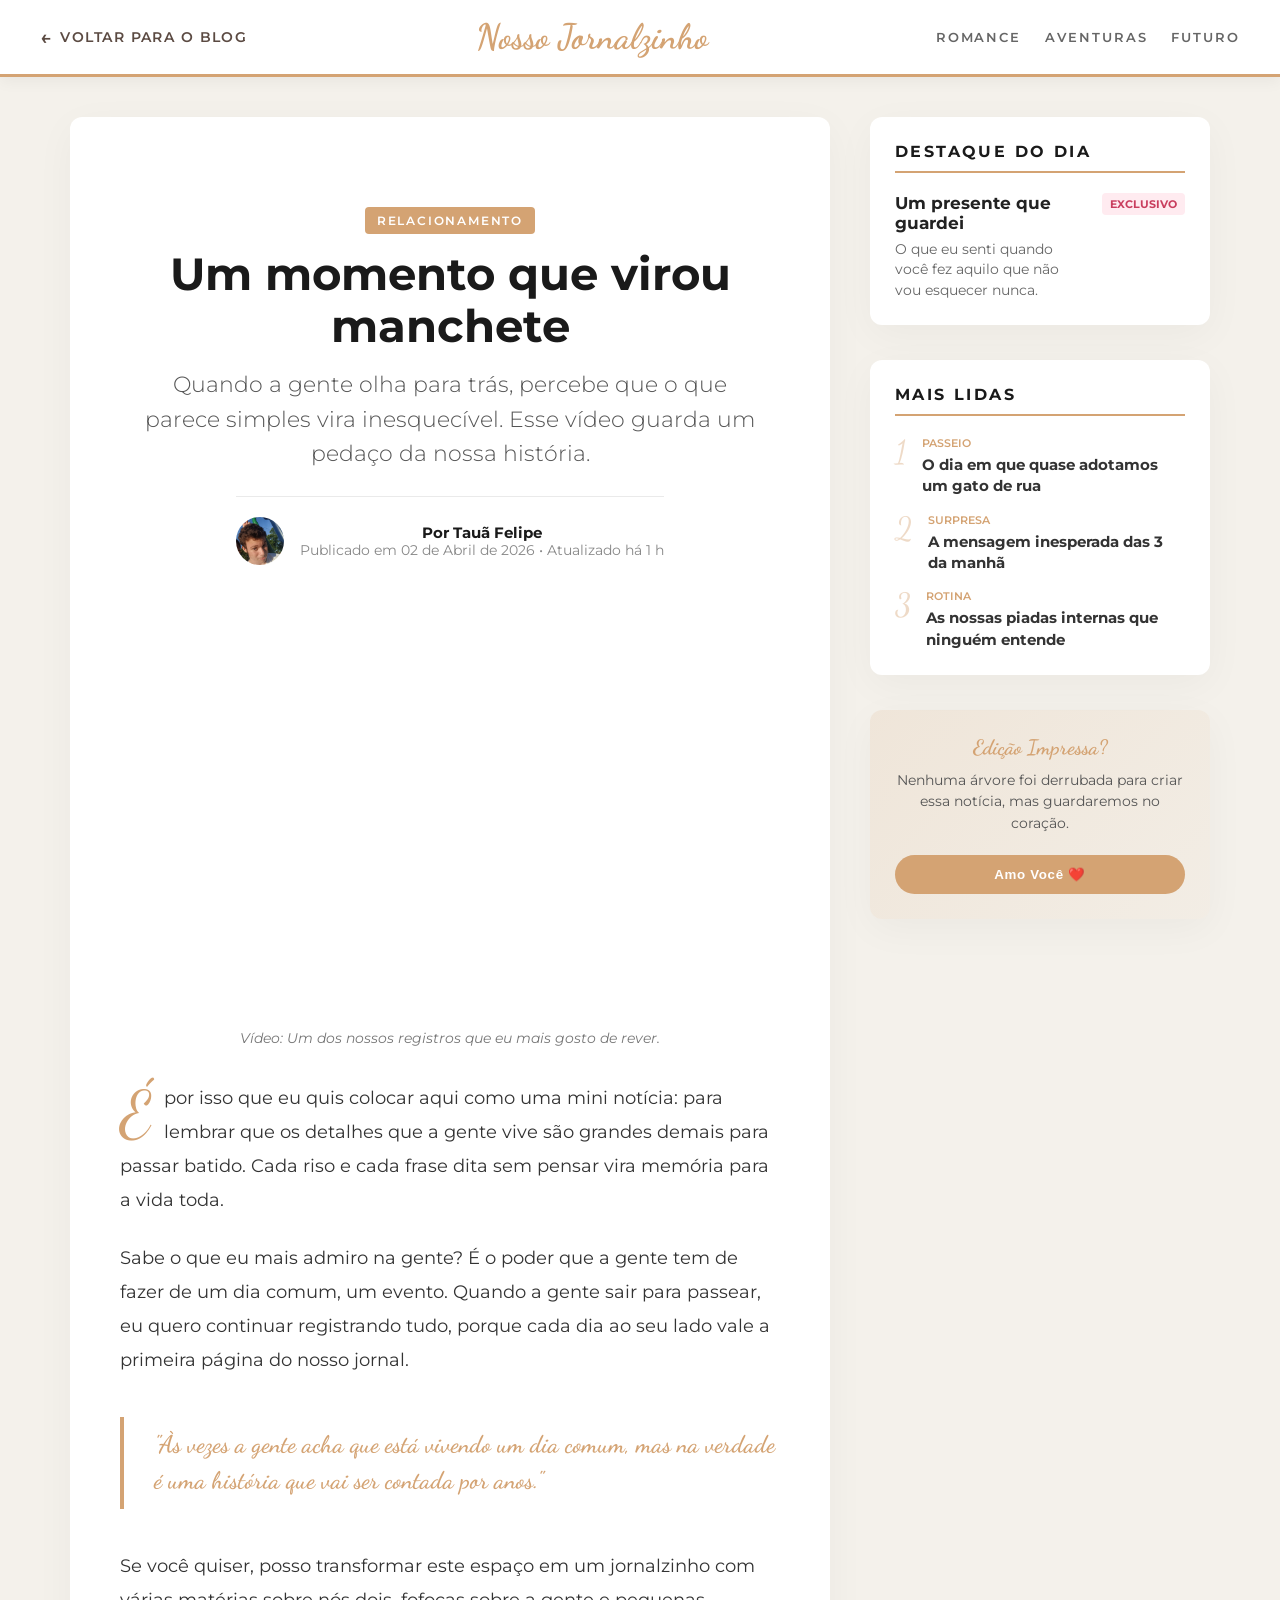
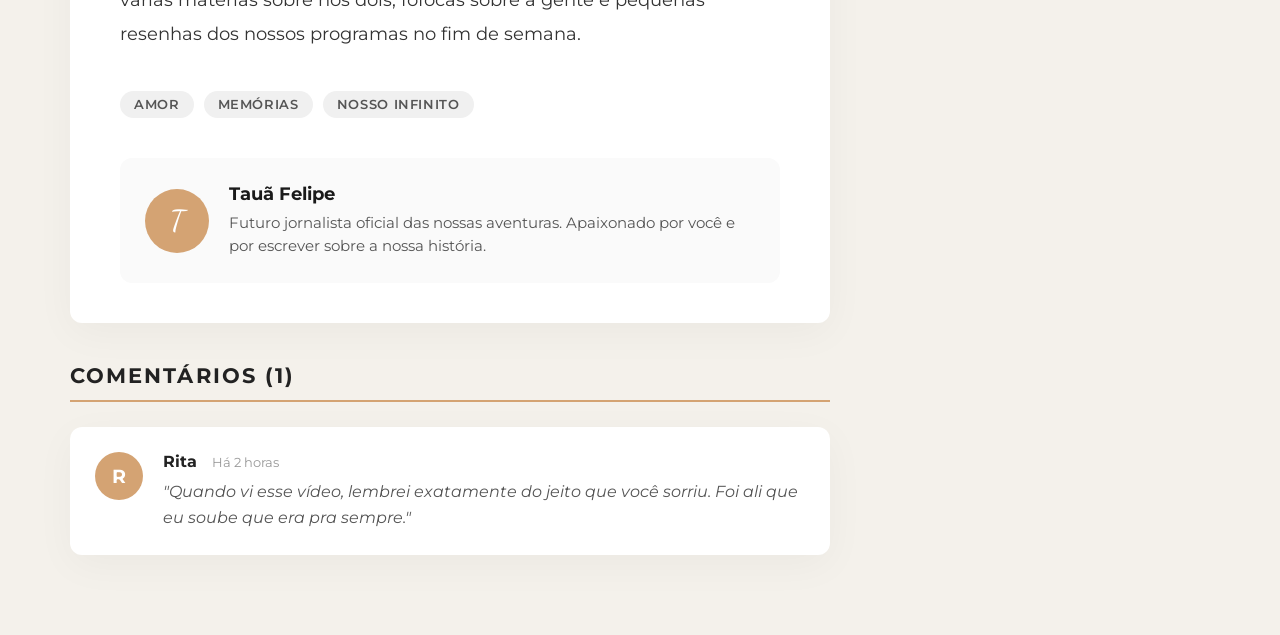
==== blog-noticia.html @ c45838da "criando a pagina do blog" ====
<!DOCTYPE html>
<html lang="pt-br">
<head>
    <meta charset="UTF-8">
    <meta name="viewport" content="width=device-width, initial-scale=1.0">
    <title>Notícia - Nosso Infinito Particular</title>
    <link rel="icon" href="./favicon.ico" type="image/x-icon">
    <link href="https://fonts.googleapis.com/css2?family=Dancing+Script:wght@600&family=Montserrat:wght@300;400;500;600;700&display=swap" rel="stylesheet">
    <link rel="stylesheet" href="style.css">
</head>
<body class="news-page">
    
    <nav class="news-nav">
        <a class="news-nav-back" href="index.html">
            <span class="back-arrow">←</span> Voltar para o Blog
        </a>
        <div class="news-logo">Nosso Jornalzinho</div>
        <div class="news-nav-links">
            <a href="#">Romance</a>
            <a href="#">Aventuras</a>
            <a href="#">Futuro</a>
        </div>
    </nav>

    <div class="news-layout">
        <!-- Coluna da Matéria Principal -->
        <main class="news-main-content">
            <article class="news-article-box">
                <header class="news-article-header">
                    <span class="news-kicker">Relacionamento</span>
                    <h1 class="news-headline">Um momento que virou manchete</h1>
                    <h2 class="news-subheadline">Quando a gente olha para trás, percebe que o que parece simples vira inesquecível. Esse vídeo guarda um pedaço da nossa história.</h2>
                    
                    <div class="news-author-meta">
                        <img src="./assets/img/gato-1.jpg" alt="Autor" class="news-author-img">
                        <div class="news-meta-text">
                            <strong>Por Tauã Felipe</strong>
                            <span>Publicado em 02 de Abril de 2026 • Atualizado há 1 h</span>
                        </div>
                    </div>
                </header>

                <div class="news-media-container">
                    <iframe src="https://www.youtube.com/embed/cF2oNewK6p4?si=caFurJA8Wj9mNby1" title="YouTube video player" allow="accelerometer; autoplay; clipboard-write; encrypted-media; gyroscope; picture-in-picture; web-share" referrerpolicy="strict-origin-when-cross-origin" allowfullscreen></iframe>
                    <p class="news-media-caption">Vídeo: Um dos nossos registros que eu mais gosto de rever.</p>
                </div>

                <div class="news-body-content">
                    <p><span class="news-dropcap">É</span> por isso que eu quis colocar aqui como uma mini notícia: para lembrar que os detalhes que a gente vive são grandes demais para passar batido. Cada riso e cada frase dita sem pensar vira memória para a vida toda.</p>
                    
                    <p>Sabe o que eu mais admiro na gente? É o poder que a gente tem de fazer de um dia comum, um evento. Quando a gente sair para passear, eu quero continuar registrando tudo, porque cada dia ao seu lado vale a primeira página do nosso jornal.</p>
                    
                    <blockquote class="news-inline-quote">
                        "Às vezes a gente acha que está vivendo um dia comum, mas na verdade é uma história que vai ser contada por anos."
                    </blockquote>

                    <p>Se você quiser, posso transformar este espaço em um jornalzinho com várias matérias sobre nós dois, fofocas sobre a gente e pequenas resenhas dos nossos programas no fim de semana.</p>
                </div>

                <div class="news-tags">
                    <span class="news-tag">Amor</span>
                    <span class="news-tag">Memórias</span>
                    <span class="news-tag">Nosso Infinito</span>
                </div>

                <div class="news-author-footer">
                    <div class="news-avatar-lg">T</div>
                    <div class="news-author-footer-info">
                        <h4>Tauã Felipe</h4>
                        <p>Futuro jornalista oficial das nossas aventuras. Apaixonado por você e por escrever sobre a nossa história.</p>
                    </div>
                </div>
            </article>

            <!-- Sessão de Comentários isolada -->
            <section class="news-comments-section">
                <h3 class="news-section-title">Comentários (1)</h3>
                
                <div class="news-comment-box">
                    <div class="news-comment-avatar">R</div>
                    <div class="news-comment-body">
                        <p class="news-comment-name">Rita <span class="news-comment-date">Há 2 horas</span></p>
                        <p class="news-comment-text">"Quando vi esse vídeo, lembrei exatamente do jeito que você sorriu. Foi ali que eu soube que era pra sempre."</p>
                    </div>
                </div>
            </section>
        </main>

        <!-- Coluna Lateral (Sidebar) -->
        <aside class="news-sidebar">
            <div class="news-widget">
                <h3 class="news-widget-title">Destaque do Dia</h3>
                <div class="news-split">
                    <div class="news-split-main">
                        <h4 class="news-split-title">Um presente que guardei</h4>
                        <p>O que eu senti quando você fez aquilo que não vou esquecer nunca.</p>
                    </div>
                    <div class="news-split-side">
                        <span class="news-split-label">Exclusivo</span>
                    </div>
                </div>
            </div>

            <div class="news-widget">
                <h3 class="news-widget-title">Mais Lidas</h3>
                <div class="news-related-list">
                    <a href="#" class="news-related-item">
                        <span class="news-related-number">1</span>
                        <div class="news-related-info">
                            <span class="news-related-kicker">Passeio</span>
                            <h4>O dia em que quase adotamos um gato de rua</h4>
                        </div>
                    </a>
                    <a href="#" class="news-related-item">
                        <span class="news-related-number">2</span>
                        <div class="news-related-info">
                            <span class="news-related-kicker">Surpresa</span>
                            <h4>A mensagem inesperada das 3 da manhã</h4>
                        </div>
                    </a>
                    <a href="#" class="news-related-item">
                        <span class="news-related-number">3</span>
                        <div class="news-related-info">
                            <span class="news-related-kicker">Rotina</span>
                            <h4>As nossas piadas internas que ninguém entende</h4>
                        </div>
                    </a>
                </div>
            </div>

            <div class="news-widget news-newsletter">
                <h3>Edição Impressa?</h3>
                <p>Nenhuma árvore foi derrubada para criar essa notícia, mas guardaremos no coração.</p>
                <button class="news-btn-love">Amo Você ❤️</button>
            </div>
        </aside>
    </div>

</body>
</html>
---- style.css ----
:root {
    --bg-color: #fdf6ec; /* Bege clarinho tipo papel antigo */
    --accent-color: #d4a373; /* Tom bronze/madeira */
    --text-color: #5b4a42;
    --polaroid-white: #ffffff;
}

/* ===== BASE ===== */
body {
    background-color: var(--bg-color);
    color: var(--text-color);
    font-family: 'Montserrat', sans-serif;
    margin: 0;
    padding: 0;
    overflow-x: hidden;
}

html {
    scroll-behavior: smooth;
}

header {
    text-align: center;
    padding: 50px 20px;
    display: flex;
    flex-direction: column;
    align-items: center;
}

h1 {
    font-family: 'Dancing Script', cursive;
    font-size: 3rem;
    margin-bottom: 10px;
    color: var(--accent-color);
}

.container {
    max-width: 900px;
    margin: 0 auto;
    padding: 20px;
}

footer {
    text-align: center;
    padding: 60px 20px;
    font-size: 0.9rem;
    opacity: 0.7;
}

button {
    background: var(--accent-color);
    border: none;
    color: white;
    padding: 8px 15px;
    border-radius: 20px;
    cursor: pointer;
}

.logo-header {
    border-radius: 50%;
    width: 40vw;
}

.slide-call-btn {
    display: inline-block;
    margin-top: 16px;
    color: var(--accent-color);
    text-decoration: none;
    font-size: 2.2rem;
    font-weight: 400;
    line-height: 1;
    opacity: 0.72;
    transition: color 0.2s ease, opacity 0.2s ease;
    animation: slideBounce 1.5s ease-in-out infinite;
}

.slide-call-btn:hover {
    color: #b87e49;
    opacity: 1;
}

.fixed-menu {
    position: fixed;
    top: 20px;
    right: 20px;
    z-index: 100;
}

.fixed-menu-toggle {
    background: var(--accent-color);
    color: white;
    padding: 10px 15px;
    border-radius: 50px;
    box-shadow: 0 4px 10px rgba(0, 0, 0, 0.2);
    font-size: 1rem;
    font-weight: 500;
    cursor: pointer;
    list-style: none;
    transition: background 0.3s ease, transform 0.2s ease;
}

.fixed-menu-toggle::-webkit-details-marker {
    display: none;
}

.fixed-menu-toggle:hover {
    background: #b87e49;
    transform: translateY(-2px);
}

.fixed-menu-panel {
    margin-top: 10px;
    background: var(--polaroid-white);
    border-radius: 16px;
    box-shadow: 0 8px 20px rgba(0, 0, 0, 0.12);
    padding: 10px;
    display: flex;
    flex-direction: column;
    gap: 8px;
}

.fixed-menu:not([open]) .fixed-menu-panel {
    display: none;
}

.fixed-menu-panel a {
    color: var(--text-color);
    text-decoration: none;
    padding: 8px 12px;
    border-radius: 12px;
    transition: background 0.2s ease;
}

.fixed-menu-panel a:hover {
    background: rgba(212, 163, 115, 0.15);
}

@keyframes slideBounce {
    0%,
    20%,
    50%,
    80%,
    100% {
        transform: translateY(0);
    }

    40% {
        transform: translateY(7px);
    }

    60% {
        transform: translateY(3px);
    }
}

/* ===== POLAROIDS ===== */
.album {
    display: flex;
    flex-wrap: wrap;
    justify-content: center;
    gap: 40px;
    margin-top: 30px;
}

.polaroid {
    background: var(--polaroid-white);
    padding: 15px 15px 40px 15px;
    box-shadow: 0 10px 20px rgba(0, 0, 0, 0.1);
    transition: transform 0.3s ease;
    cursor: pointer;
    width: 250px;
    border: 1px solid #eee;
}

.polaroid img {
    width: 100%;
    height: 200px;
    object-fit: cover;
    filter: sepia(20%);
}

.polaroid p {
    font-family: 'Dancing Script', cursive;
    text-align: center;
    font-size: 1.2rem;
    margin-top: 15px;
}

/* Rotações para parecer fotos jogadas na mesa */
.p1 {
    transform: rotate(-3deg);
}

.p2 {
    transform: rotate(2deg);
}

.p3 {
    transform: rotate(-2deg);
}

.p4 {
    transform: rotate(4deg);
}

.polaroid:hover {
    transform: scale(1.05) rotate(0deg) !important;
    z-index: 10;
}

/* ===== BADGE DE CARD NOVO ===== */
.mural-card {
    position: relative;
}

.card-badge-new {
    position: absolute;
    top: 10px;
    right: 10px;
    background: #e65c4f;
    color: #fff;
    font-size: 0.68rem;
    font-weight: 600;
    letter-spacing: 0.08em;
    text-transform: uppercase;
    padding: 6px 10px;
    border-radius: 999px;
    box-shadow: 0 6px 14px rgba(230, 92, 79, 0.35);
    z-index: 2;
}

/* ===== BOTTOM SHEET POLAROID ===== */
.bs-overlay {
    display: none;
    position: fixed;
    inset: 0;
    background: rgba(91, 74, 66, 0.45);
    z-index: 200;
    align-items: flex-end;
    justify-content: center;
}

.bs-overlay.open {
    display: flex;
}

.bs-sheet {
    background: var(--bg-color);
    width: 100%;
    max-width: 640px;
    border-radius: 28px 28px 0 0;
    padding: 0;
    box-shadow: 0 -8px 40px rgba(0, 0, 0, 0.15);
    transform: translateY(100%);
    transition: transform 0.38s cubic-bezier(0.32, 0.72, 0, 1);
    position: relative;
    max-height: 88vh;
    display: flex;
    flex-direction: column;
}

.bs-sheet-top {
    flex-shrink: 0;
    position: relative;
    padding: 28px 28px 0;
}

.bs-body {
    overflow-y: auto;
    -webkit-overflow-scrolling: touch;
    padding: 20px 28px 48px;
}

.bs-overlay.open .bs-sheet {
    transform: translateY(0);
}

.bs-handle {
    width: 40px;
    height: 4px;
    background: var(--accent-color);
    opacity: 0.35;
    border-radius: 99px;
    margin: 0 auto 20px;
}

.bs-close {
    position: absolute;
    top: 10px;
    right: 14px;
    background: none;
    border: none;
    font-size: 1.3rem;
    cursor: pointer;
    color: var(--text-color);
    opacity: 0.45;
    padding: 10px;
    min-width: 44px;
    min-height: 44px;
    display: flex;
    align-items: center;
    justify-content: center;
    touch-action: manipulation;
}

.bs-close:hover {
    opacity: 1;
}

.bs-img {
    width: 100%;
    max-height: 260px;
    object-fit: cover;
    border-radius: 16px;
    filter: sepia(15%);
    margin-bottom: 22px;
}

.bs-title {
    font-family: 'Dancing Script', cursive;
    font-size: 2rem;
    color: var(--accent-color);
    margin: 0 0 14px;
}

.bs-text {
    font-size: 0.97rem;
    font-weight: 300;
    line-height: 1.85;
    white-space: pre-line;
}

/* ===== NECO + PLAYER ===== */
.neco-section {
    margin-top: 100px;
    text-align: center;
    padding: 40px;
    background: rgba(212, 163, 115, 0.1);
    border-radius: 20px;
}

.neco-section h2 {
    font-family: 'Dancing Script', cursive;
}

#music-player {
    position: fixed;
    bottom: 20px;
    right: 20px;
    background: var(--polaroid-white);
    padding: 10px;
    border-radius: 50px;
    box-shadow: 0 4px 10px rgba(0, 0, 0, 0.1);
    display: flex;
    align-items: center;
    gap: 10px;
    z-index: 99;
}

#track-name {
    display: inline-flex;
    align-items: center;
    gap: 8px;
    font-weight: 500;
}

#music-player button {
    display: inline-flex;
    align-items: center;
    gap: 8px;
}

#music-player i {
    font-size: 0.9rem;
}

@media screen and (max-width: 550px) {
    #music-player {
        left: 12px;
        right: 12px;
        bottom: 12px;
        border-radius: 18px;
        justify-content: center;
        flex-wrap: wrap;
    }
}

/* ===== HERO FOTO FAVORITA ===== */
.hero-foto {
    position: relative;
    width: 100%;
    height: 100vh;
    background-image: url('assets/img/favorite.jpg');
    background-size: cover;
    background-position: center;
    background-attachment: fixed;
    display: flex;
    align-items: center;
    justify-content: center;
    margin-top: 80px;
}

@media screen and (max-width: 550px) {
    .logo-header {
        width: 100%;
        padding-bottom: 10vh;
    }

    .slide-call-btn {
        margin-top: 14px;
        font-size: 1.9rem;
    }

    .hero-foto {
        height: 80vh;
        background-position: calc(50% + 100px);
    }
}

.hero-foto::before {
    content: '';
    position: absolute;
    inset: 0;
    background: linear-gradient(to bottom, rgba(0, 0, 0, 0.25) 0%, rgba(91, 74, 66, 0.55) 100%);
}

.hero-foto-content {
    position: relative;
    z-index: 1;
    text-align: center;
    color: #fff;
    padding: 20px;
}

.hero-foto-content h2 {
    font-family: 'Dancing Script', cursive;
    font-size: 3.5rem;
    margin: 0 0 10px;
    text-shadow: 0 2px 12px rgba(0, 0, 0, 0.4);
}

.hero-foto-content p {
    font-size: 1.1rem;
    font-weight: 300;
    letter-spacing: 0.05em;
    text-shadow: 0 1px 6px rgba(0, 0, 0, 0.4);
    max-width: 600px;
    margin: 0 auto;
}

/* ===== SESSAO DE SENTIMENTOS ===== */
.feelings-section {
    max-width: 820px;
    margin: 100px auto;
    padding: 0 20px;
}

.feelings-section > .section-title {
    font-family: 'Dancing Script', cursive;
    font-size: 2.6rem;
    color: var(--accent-color);
    text-align: center;
    margin-bottom: 60px;
}

.feeling-card {
    display: flex;
    align-items: flex-start;
    gap: 24px;
    margin-bottom: 60px;
    opacity: 0;
    transform: translateY(40px);
    transition: opacity 0.7s ease, transform 0.7s ease;
}

.feeling-card.visible {
    opacity: 1;
    transform: translateY(0);
}

.feeling-card.reverse {
    flex-direction: row-reverse;
}

.feeling-number {
    font-family: 'Dancing Script', cursive;
    font-size: 4rem;
    color: var(--accent-color);
    opacity: 0.35;
    line-height: 1;
    min-width: 60px;
    text-align: center;
}

.feeling-text h3 {
    font-family: 'Dancing Script', cursive;
    font-size: 1.8rem;
    color: var(--accent-color);
    margin: 0 0 10px;
}

.feeling-text p {
    line-height: 1.8;
    font-weight: 300;
    font-size: 1rem;
}

.feelings-divider {
    width: 60px;
    height: 2px;
    background: var(--accent-color);
    opacity: 0.4;
    margin: 0 auto 60px;
}

.declaration-block {
    background: rgba(212, 163, 115, 0.12);
    border-left: 4px solid var(--accent-color);
    border-radius: 0 16px 16px 0;
    padding: 30px 36px;
    margin: 0 0 60px;
    font-family: 'Dancing Script', cursive;
    font-size: 1.5rem;
    line-height: 1.7;
    color: var(--text-color);
    opacity: 0;
    transform: translateY(30px);
    transition: opacity 0.7s ease, transform 0.7s ease;
}

.declaration-block.visible {
    opacity: 1;
    transform: translateY(0);
}

/* ===== CARTA DA RITA ===== */
.rita-section {
    max-width: 900px;
    margin: 40px auto 20px;
    padding: 0 20px;
}

.rita-card {
    background:
        linear-gradient(135deg, rgba(255, 255, 255, 0.96) 0%, rgba(253, 246, 236, 0.94) 100%),
        repeating-linear-gradient(
            0deg,
            transparent,
            transparent 31px,
            rgba(212, 163, 115, 0.12) 31px,
            rgba(212, 163, 115, 0.12) 32px
        );
    border: 1px solid rgba(212, 163, 115, 0.4);
    border-radius: 20px;
    box-shadow: 0 12px 32px rgba(0, 0, 0, 0.08);
    padding: 28px 24px;
    position: relative;
    opacity: 0;
    transform: translateY(26px);
    transition: opacity 0.75s ease, transform 0.75s ease;
}

.rita-card::before {
    content: '';
    position: absolute;
    left: 24px;
    top: 24px;
    bottom: 24px;
    width: 3px;
    border-radius: 4px;
    background: rgba(212, 163, 115, 0.45);
}

.rita-card.visible {
    opacity: 1;
    transform: translateY(0);
}

.rita-card h2 {
    margin: 0 0 16px 22px;
    color: var(--accent-color);
    font-family: 'Dancing Script', cursive;
    font-size: 2rem;
}

.rita-letter-text {
    margin: 0 0 0 22px;
    line-height: 1.8;
    font-weight: 300;
    white-space: pre-line;
}

/* ===== CARTA ROMANTICA ===== */
.carta-section {
    max-width: 900px;
    margin: 0 auto 30px;
    padding: 0 20px;
}

.love-letter-card {
    background:
        linear-gradient(135deg, rgba(255, 255, 255, 0.96) 0%, rgba(253, 246, 236, 0.94) 100%),
        repeating-linear-gradient(
            0deg,
            transparent,
            transparent 31px,
            rgba(212, 163, 115, 0.12) 31px,
            rgba(212, 163, 115, 0.12) 32px
        );
    border: 1px solid rgba(212, 163, 115, 0.4);
    border-radius: 20px;
    box-shadow: 0 12px 32px rgba(0, 0, 0, 0.08);
    padding: 28px 24px;
    position: relative;
    opacity: 0;
    transform: translateY(30px);
    transition: opacity 0.85s ease, transform 0.85s ease;
}

.love-letter-card.visible {
    opacity: 1;
    transform: translateY(0);
}

.love-letter-card::before {
    content: '';
    position: absolute;
    left: 24px;
    top: 24px;
    bottom: 24px;
    width: 3px;
    border-radius: 4px;
    background: rgba(212, 163, 115, 0.45);
}

.letter-kicker {
    margin: 0 0 8px 22px;
    font-size: 0.75rem;
    letter-spacing: 0.16em;
    text-transform: uppercase;
    color: var(--accent-color);
    opacity: 0.8;
}

.love-letter-card h2 {
    margin: 0 0 14px 22px;
    color: var(--accent-color);
    font-family: 'Dancing Script', cursive;
    font-size: 2rem;
}

.love-letter-text {
    margin: 0 0 0 22px;
    white-space: pre-line;
    line-height: 1.9;
    font-weight: 300;
}

@media screen and (max-width: 550px) {
    .love-letter-card,
    .rita-card {
        border-radius: 16px;
        padding: 22px 18px;
    }

    .love-letter-card::before,
    .rita-card::before {
        left: 16px;
        top: 18px;
        bottom: 18px;
    }

    .letter-kicker,
    .love-letter-card h2,
    .love-letter-text,
    .rita-card h2,
    .rita-letter-text {
        margin-left: 14px;
    }
}

/* ===== GALERIA COM SCROLL ===== */
.gallery-section {
    margin-top: 100px;
    padding: 60px 0;
    background: rgba(212, 163, 115, 0.07);
}

.gallery-section h2 {
    font-family: 'Dancing Script', cursive;
    font-size: 2.4rem;
    color: var(--accent-color);
    text-align: center;
    margin-bottom: 40px;
}

.scroll-track-wrapper {
    overflow: hidden;
    position: relative;
}

.scroll-track-wrapper::before,
.scroll-track-wrapper::after {
    content: '';
    position: absolute;
    top: 0;
    bottom: 0;
    width: 80px;
    z-index: 2;
    pointer-events: none;
}

.scroll-track-wrapper::before {
    left: 0;
    background: linear-gradient(to right, rgba(253, 246, 236, 1), rgba(253, 246, 236, 0));
}

.scroll-track-wrapper::after {
    right: 0;
    background: linear-gradient(to left, rgba(253, 246, 236, 1), rgba(253, 246, 236, 0));
}

.scroll-track {
    display: flex;
    gap: 20px;
    padding: 20px 80px;
    animation: autoScroll 40s linear infinite;
    width: max-content;
}

.scroll-track:hover {
    animation-play-state: paused;
}

.scroll-img {
    width: 260px;
    height: 340px;
    object-fit: cover;
    border-radius: 14px;
    box-shadow: 0 8px 24px rgba(0, 0, 0, 0.15);
    filter: sepia(15%);
    transition: transform 0.3s ease, filter 0.3s ease;
    flex-shrink: 0;
}

.scroll-img:hover {
    transform: scale(1.04) translateY(-6px);
    filter: sepia(0%);
}

@keyframes autoScroll {
    0% {
        transform: translateX(0);
    }

    100% {
        transform: translateX(-50%);
    }
}

/* ===== MURAL ===== */
.mural-section {
    max-width: 1000px;
    margin: 100px auto;
    padding: 0 20px;
}

.mural-section > h2 {
    font-family: 'Dancing Script', cursive;
    font-size: 2.6rem;
    color: var(--accent-color);
    text-align: center;
    margin-bottom: 12px;
}

.mural-section > .mural-subtitle {
    text-align: center;
    font-weight: 300;
    font-size: 0.95rem;
    opacity: 0.7;
    margin-bottom: 60px;
}

.mural-grid {
    display: grid;
    grid-template-columns: repeat(auto-fill, minmax(260px, 1fr));
    gap: 32px;
}

.mural-card {
    background: var(--polaroid-white);
    border-radius: 18px;
    box-shadow: 0 8px 28px rgba(0, 0, 0, 0.09);
    overflow: hidden;
    display: flex;
    flex-direction: column;
    opacity: 0;
    transform: translateY(40px);
    transition: opacity 0.6s ease, transform 0.6s ease, box-shadow 0.3s ease;
}

.mural-card.visible {
    opacity: 1;
    transform: translateY(0);
}

.mural-card:hover {
    box-shadow: 0 16px 40px rgba(0, 0, 0, 0.15);
}

.mural-card-img {
    width: 100%;
    height: 200px;
    object-fit: cover;
    display: block;
    filter: sepia(10%);
    transition: filter 0.3s ease, transform 0.3s ease;
}

.mural-card:hover .mural-card-img {
    filter: sepia(0%);
    transform: scale(1.03);
}

.mural-card-placeholder {
    width: 100%;
    height: 200px;
    background: linear-gradient(135deg, rgba(212, 163, 115, 0.18) 0%, rgba(212, 163, 115, 0.06) 100%);
    display: flex;
    align-items: center;
    justify-content: center;
    font-size: 3rem;
}

.mural-card-body {
    padding: 18px 20px 22px;
    flex: 1;
}

.mural-card-type {
    font-size: 0.7rem;
    font-weight: 400;
    letter-spacing: 0.12em;
    text-transform: uppercase;
    color: var(--accent-color);
    margin-bottom: 6px;
}

.mural-card-title {
    font-family: 'Dancing Script', cursive;
    font-size: 1.4rem;
    color: var(--text-color);
    margin: 0 0 8px;
}

.mural-card-desc {
    font-size: 0.88rem;
    font-weight: 300;
    line-height: 1.7;
    opacity: 0.85;
}

/* ===== SEÇÃO DO BLOG ===== */
.blog-section {
    max-width: 900px;
    margin: 100px auto;
    padding: 0 20px;
    text-align: center;
}

.blog-section h2 {
    font-family: 'Dancing Script', cursive;
    font-size: 2.6rem;
    color: var(--accent-color);
    margin-bottom: 12px;
}

.blog-section p {
    font-size: 0.95rem;
    opacity: 0.7;
    margin-bottom: 60px;
}

.blog-posts {
    display: grid;
    gap: 40px;
}

.blog-post {
    background: var(--polaroid-white);
    border-radius: 18px;
    box-shadow: 0 8px 28px rgba(0, 0, 0, 0.09);
    padding: 30px;
    text-align: left;
    opacity: 0;
    transform: translateY(40px);
    transition: opacity 0.6s ease, transform 0.6s ease;
    text-decoration: none;
    color: inherit;
    display: block;
}

.blog-post.visible {
    opacity: 1;
    transform: translateY(0);
}

.blog-post:hover {
    box-shadow: 0 16px 40px rgba(0, 0, 0, 0.14);
    transform: translateY(-4px);
}

.blog-post h3 {
    font-family: 'Dancing Script', cursive;
    font-size: 1.8rem;
    color: var(--accent-color);
    margin-bottom: 15px;
}

.blog-video {
    position: relative;
    padding-top: 56.25%;
    border-radius: 16px;
    overflow: hidden;
    box-shadow: 0 12px 28px rgba(0, 0, 0, 0.12);
    margin-bottom: 18px;
}

.blog-video iframe {
    position: absolute;
    inset: 0;
    width: 100%;
    height: 100%;
    border: 0;
}

.blog-post p {
    font-size: 1rem;
    line-height: 1.6;
    margin-bottom: 20px;
    opacity: 0.85;
}

.blog-post small {
    font-size: 0.8rem;
    opacity: 0.6;
}

.blog-open {
    background: linear-gradient(135deg, #e3b483 0%, #c08a59 100%);
    border: none;
    color: #fff;
    font-size: 0.82rem;
    letter-spacing: 0.12em;
    text-transform: uppercase;
    padding: 12px 20px;
    border-radius: 999px;
    box-shadow: 0 10px 24px rgba(91, 74, 66, 0.2);
    margin-bottom: 18px;
    cursor: pointer;
    transition: transform 0.2s ease, box-shadow 0.2s ease, filter 0.2s ease;
    text-decoration: none;
    display: inline-block;
}

.blog-open:hover {
    transform: translateY(-2px);
    box-shadow: 0 14px 28px rgba(91, 74, 66, 0.3);
    filter: brightness(1.05);
}

/* ===== PAGINA DE NOTICIA REFORMULADA ===== */
.news-page {
    background-color: #f4f1eb;
    color: #333;
    font-family: 'Montserrat', sans-serif;
    margin: 0;
    padding: 0;
}

.news-nav {
    display: flex;
    align-items: center;
    justify-content: space-between;
    background: #fff;
    padding: 16px 40px;
    border-bottom: 3px solid var(--accent-color);
    box-shadow: 0 4px 15px rgba(0, 0, 0, 0.05);
    margin-bottom: 40px;
}

.news-nav-back {
    color: var(--text-color);
    text-decoration: none;
    font-weight: 600;
    font-size: 0.9rem;
    text-transform: uppercase;
    letter-spacing: 0.1em;
    display: flex;
    align-items: center;
    gap: 8px;
    transition: color 0.2s ease;
}

.news-nav-back:hover {
    color: var(--accent-color);
}

.back-arrow {
    font-size: 1.2rem;
}

.news-logo {
    font-family: 'Dancing Script', cursive;
    font-size: 2.2rem;
    color: var(--accent-color);
    font-weight: 700;
}

.news-nav-links {
    display: flex;
    gap: 24px;
}

.news-nav-links a {
    color: #666;
    text-decoration: none;
    text-transform: uppercase;
    font-size: 0.8rem;
    letter-spacing: 0.15em;
    font-weight: 600;
    transition: color 0.2s ease;
}

.news-nav-links a:hover {
    color: var(--accent-color);
}

.news-layout {
    max-width: 1140px;
    margin: 0 auto;
    padding: 0 20px 80px;
    display: grid;
    grid-template-columns: 1fr 340px;
    gap: 40px;
    align-items: start;
}

/* --- Area do Artigo Principal --- */
.news-article-box {
    background: #fff;
    border-radius: 12px;
    padding: 40px 50px;
    box-shadow: 0 10px 40px rgba(0, 0, 0, 0.04);
}

.news-article-header {
    margin-bottom: 30px;
}

.news-kicker {
    background: var(--accent-color);
    color: #fff;
    font-size: 0.75rem;
    letter-spacing: 0.15em;
    text-transform: uppercase;
    padding: 6px 12px;
    border-radius: 4px;
    font-weight: 600;
    display: inline-block;
    margin-bottom: 15px;
}

.news-headline {
    font-size: 2.8rem;
    font-weight: 700;
    line-height: 1.15;
    color: #1a1a1a;
    margin: 0 0 15px;
    font-family: 'Montserrat', sans-serif;
}

.news-subheadline {
    font-size: 1.35rem;
    font-weight: 300;
    color: #555;
    line-height: 1.6;
    margin: 0 0 25px;
    font-family: 'Montserrat', sans-serif;
}

.news-author-meta {
    display: flex;
    align-items: center;
    gap: 16px;
    padding-top: 20px;
    border-top: 1px solid #eaeaea;
}

.news-author-img {
    width: 48px;
    height: 48px;
    border-radius: 50%;
    object-fit: cover;
}

.news-meta-text {
    display: flex;
    flex-direction: column;
}

.news-meta-text strong {
    color: #1a1a1a;
    font-size: 0.95rem;
}

.news-meta-text span {
    color: #888;
    font-size: 0.85rem;
}

.news-media-container {
    margin: 0 0 35px;
}

.news-media-container iframe {
    width: 100%;
    aspect-ratio: 16 / 9;
    border-radius: 8px;
    border: none;
}

.news-media-caption {
    font-size: 0.85rem;
    color: #777;
    margin: 10px 0 0;
    text-align: center;
    font-style: italic;
}

.news-dropcap {
    float: left;
    font-size: 4rem;
    line-height: 0.8;
    padding: 8px 12px 0 0;
    color: var(--accent-color);
    font-family: 'Dancing Script', cursive;
}

.news-body-content p {
    font-size: 1.15rem;
    line-height: 1.85;
    color: #333;
    margin: 0 0 24px;
}

.news-inline-quote {
    border-left: 4px solid var(--accent-color);
    margin: 40px 0;
    padding: 10px 0 10px 30px;
    font-size: 1.5rem;
    font-weight: 600;
    color: var(--accent-color);
    line-height: 1.5;
    font-family: 'Dancing Script', cursive;
}

.news-tags {
    display: flex;
    gap: 10px;
    margin: 40px 0;
}

.news-tag {
    background: #f0f0f0;
    color: #555;
    padding: 6px 14px;
    border-radius: 20px;
    font-size: 0.8rem;
    font-weight: 600;
    letter-spacing: 0.05em;
    text-transform: uppercase;
}

.news-author-footer {
    display: flex;
    gap: 20px;
    align-items: center;
    background: #fafafa;
    padding: 25px;
    border-radius: 12px;
    margin-top: 40px;
}

.news-avatar-lg {
    width: 64px;
    height: 64px;
    border-radius: 50%;
    background: var(--accent-color);
    color: #fff;
    display: flex;
    align-items: center;
    justify-content: center;
    font-size: 1.8rem;
    font-family: 'Dancing Script', cursive;
    flex-shrink: 0;
}

.news-author-footer-info h4 {
    margin: 0 0 8px;
    font-size: 1.1rem;
    color: #1a1a1a;
}

.news-author-footer-info p {
    margin: 0;
    font-size: 0.95rem;
    color: #555;
    line-height: 1.5;
}

/* --- Comentários Area Separada --- */
.news-comments-section {
    margin-top: 40px;
}

.news-section-title {
    font-size: 1.3rem;
    text-transform: uppercase;
    letter-spacing: 0.1em;
    color: #222;
    border-bottom: 2px solid var(--accent-color);
    padding-bottom: 12px;
    margin-bottom: 25px;
}

.news-comment-box {
    display: flex;
    gap: 20px;
    background: #fff;
    padding: 25px;
    border-radius: 12px;
    box-shadow: 0 10px 40px rgba(0, 0, 0, 0.04);
}

.news-comment-avatar {
    width: 48px;
    height: 48px;
    border-radius: 50%;
    background: #d4a373;
    color: #fff;
    display: flex;
    align-items: center;
    justify-content: center;
    font-weight: 700;
    font-size: 1.2rem;
    flex-shrink: 0;
}

.news-comment-name {
    margin: 0 0 8px;
    font-weight: 700;
    font-size: 1rem;
    color: #222;
}

.news-comment-date {
    font-weight: 400;
    color: #999;
    font-size: 0.8rem;
    margin-left: 10px;
}

.news-comment-text {
    margin: 0;
    font-size: 1rem;
    line-height: 1.6;
    color: #555;
    font-style: italic;
}

/* --- Sidebar --- */
.news-sidebar {
    display: flex;
    flex-direction: column;
    gap: 35px;
}

.news-widget {
    background: #fff;
    padding: 25px;
    border-radius: 12px;
    box-shadow: 0 10px 40px rgba(0, 0, 0, 0.04);
}

.news-widget-title {
    font-size: 1rem;
    text-transform: uppercase;
    letter-spacing: 0.15em;
    color: #1a1a1a;
    border-bottom: 2px solid var(--accent-color);
    padding-bottom: 10px;
    margin: 0 0 20px;
}

.news-split {
    display: flex;
    justify-content: space-between;
    gap: 15px;
}

.news-split-title {
    margin: 0 0 6px;
    font-size: 1.05rem;
    color: #222;
}

.news-split p {
    margin: 0;
    font-size: 0.85rem;
    color: #666;
    line-height: 1.5;
}

.news-split-side {
    display: flex;
    align-items: flex-start;
}

.news-split-label {
    background: #ffebf0;
    color: #c93e5e;
    font-size: 0.7rem;
    text-transform: uppercase;
    font-weight: 700;
    padding: 4px 8px;
    border-radius: 4px;
}

.news-related-list {
    display: flex;
    flex-direction: column;
    gap: 16px;
}

.news-related-item {
    display: flex;
    gap: 15px;
    text-decoration: none;
    align-items: flex-start;
}

.news-related-number {
    font-family: 'Dancing Script', cursive;
    font-size: 2rem;
    color: rgba(212, 163, 115, 0.4);
    line-height: 1;
}

.news-related-info h4 {
    margin: 0;
    font-size: 0.95rem;
    color: #333;
    line-height: 1.4;
    transition: color 0.2s ease;
}

.news-related-item:hover .news-related-info h4 {
    color: var(--accent-color);
}

.news-related-kicker {
    font-size: 0.7rem;
    text-transform: uppercase;
    color: var(--accent-color);
    font-weight: 600;
    margin-bottom: 4px;
    display: block;
}

.news-newsletter {
    background: linear-gradient(135deg, rgba(212, 163, 115, 0.15) 0%, rgba(212, 163, 115, 0.05) 100%);
    text-align: center;
}

.news-newsletter h3 {
    margin: 0 0 10px;
    font-size: 1.3rem;
    color: var(--accent-color);
    font-family: 'Dancing Script', cursive;
}

.news-newsletter p {
    font-size: 0.9rem;
    color: #555;
    margin: 0 0 20px;
    line-height: 1.5;
}

.news-btn-love {
    background: var(--accent-color);
    border: none;
    color: #fff;
    padding: 12px 24px;
    border-radius: 30px;
    font-weight: 600;
    letter-spacing: 0.05em;
    width: 100%;
    cursor: pointer;
    transition: background 0.2s ease;
}

.news-btn-love:hover {
    background: #b87e49;
}

@media screen and (max-width: 900px) {
    .news-layout {
        grid-template-columns: 1fr;
    }

    .news-article-box {
        padding: 30px 20px;
    }

    .news-headline {
        font-size: 2.2rem;
    }

    .news-subheadline {
        font-size: 1.1rem;
    }
}


/* ===== CONTADOR REGRESSIVO ===== */
.countdown-section {
    text-align: center;
    padding: 80px 20px 100px;
    background: linear-gradient(180deg, rgba(212, 163, 115, 0.08) 0%, rgba(253, 246, 236, 0) 100%);
}

.countdown-section h2 {
    font-family: 'Dancing Script', cursive;
    font-size: 2.4rem;
    color: var(--accent-color);
    margin-bottom: 8px;
}

.countdown-section .countdown-sub {
    font-size: 0.9rem;
    font-weight: 300;
    opacity: 0.65;
    margin-bottom: 48px;
    letter-spacing: 0.04em;
}

.countdown-boxes {
    display: flex;
    justify-content: center;
    gap: 20px;
    flex-wrap: wrap;
}

.countdown-box {
    background: var(--polaroid-white);
    border-radius: 20px;
    box-shadow: 0 8px 28px rgba(0, 0, 0, 0.09);
    padding: 28px 32px;
    min-width: 100px;
}

.countdown-box .cd-num {
    font-family: 'Dancing Script', cursive;
    font-size: 3.6rem;
    color: var(--accent-color);
    line-height: 1;
    display: block;
}

.countdown-box .cd-label {
    display: block;
    font-size: 0.7rem;
    letter-spacing: 0.12em;
    text-transform: uppercase;
    opacity: 0.55;
    margin-top: 6px;
}

.countdown-arrived {
    font-family: 'Dancing Script', cursive;
    font-size: 2.2rem;
    color: var(--accent-color);
    animation: pulseText 1.6s ease infinite;
}

.mystery-area {
    margin-top: 26px;
}

.mystery-button {
    background: linear-gradient(135deg, #722685 0%, #a959b1 100%);
    color: #fff;
    border: 1px solid rgba(63, 21, 73, 0.2);
    border-radius: 999px;
    padding: 12px 24px;
    font-size: 0.8rem;
    letter-spacing: 0.12em;
    text-transform: uppercase;
    box-shadow: 0 10px 24px rgba(58, 42, 34, 0.3);
    transition: transform 0.2s ease, box-shadow 0.2s ease, filter 0.2s ease;
}

.mystery-button:hover {
    transform: translateY(-2px);
    box-shadow: 0 14px 30px rgba(58, 42, 34, 0.4);
    filter: brightness(1.06);
}

.mystery-modal-overlay {
    display: none;
    position: fixed;
    inset: 0;
    z-index: 300;
    background: rgba(25, 17, 33, 0.6);
    align-items: center;
    justify-content: center;
    padding: 20px;
}

.mystery-modal-overlay.open {
    display: flex;
}

.mystery-modal {
    width: min(560px, 100%);
    background: linear-gradient(145deg, #fff3ff 0%, #f8e8ff 100%);
    border: 1px solid rgba(114, 38, 133, 0.2);
    border-radius: 24px;
    padding: 28px 24px;
    box-shadow: 0 22px 50px rgba(38, 11, 45, 0.35);
    position: relative;
    text-align: center;
}

.mystery-modal-title {
    font-family: 'Dancing Script', cursive;
    font-size: 2.2rem;
    color: #722685;
    margin: 0 0 12px;
}

.mystery-modal-text {
    font-size: 1rem;
    line-height: 1.8;
    margin: 0 0 10px;
}

.mystery-modal-close {
    position: absolute;
    top: 10px;
    right: 12px;
    border: none;
    background: transparent;
    color: #722685;
    font-size: 1.2rem;
    opacity: 0.6;
    cursor: pointer;
    min-width: 40px;
    min-height: 40px;
    padding: 8px;
}

.mystery-modal-close:hover {
    opacity: 1;
}

@keyframes pulseText {
    0%,
    100% {
        opacity: 1;
        transform: scale(1);
    }

    50% {
        opacity: 0.7;
        transform: scale(1.06);
    }
}

/* ===== SNOOPY FLUTUANTE ===== */
header,
.neco-section,
.feelings-section,
.countdown-section {
    position: relative;
    overflow: visible;
}

.snoopy-wrap {
    position: absolute;
    pointer-events: none;
    user-select: none;
    z-index: 5;
    opacity: 0.82;
    filter: drop-shadow(0 6px 16px rgba(0, 0, 0, 0.13));
    animation: snoopyFloat 5s ease-in-out infinite;
}

.snoopy-wrap img {
    width: 100%;
    display: block;
}

.snoopy-wrap.alt {
    animation-name: snoopyFloatB;
    animation-duration: 5.8s;
    animation-delay: 1s;
}

.snoopy-wrap.slow {
    animation-duration: 7s;
    animation-delay: 0.6s;
}

@keyframes snoopyFloat {
    0%,
    100% {
        transform: translateY(0) rotate(-3deg);
    }

    50% {
        transform: translateY(-18px) rotate(3deg);
    }
}

@keyframes snoopyFloatB {
    0%,
    100% {
        transform: translateY(0) rotate(3deg);
    }

    50% {
        transform: translateY(-14px) rotate(-4deg);
    }
}
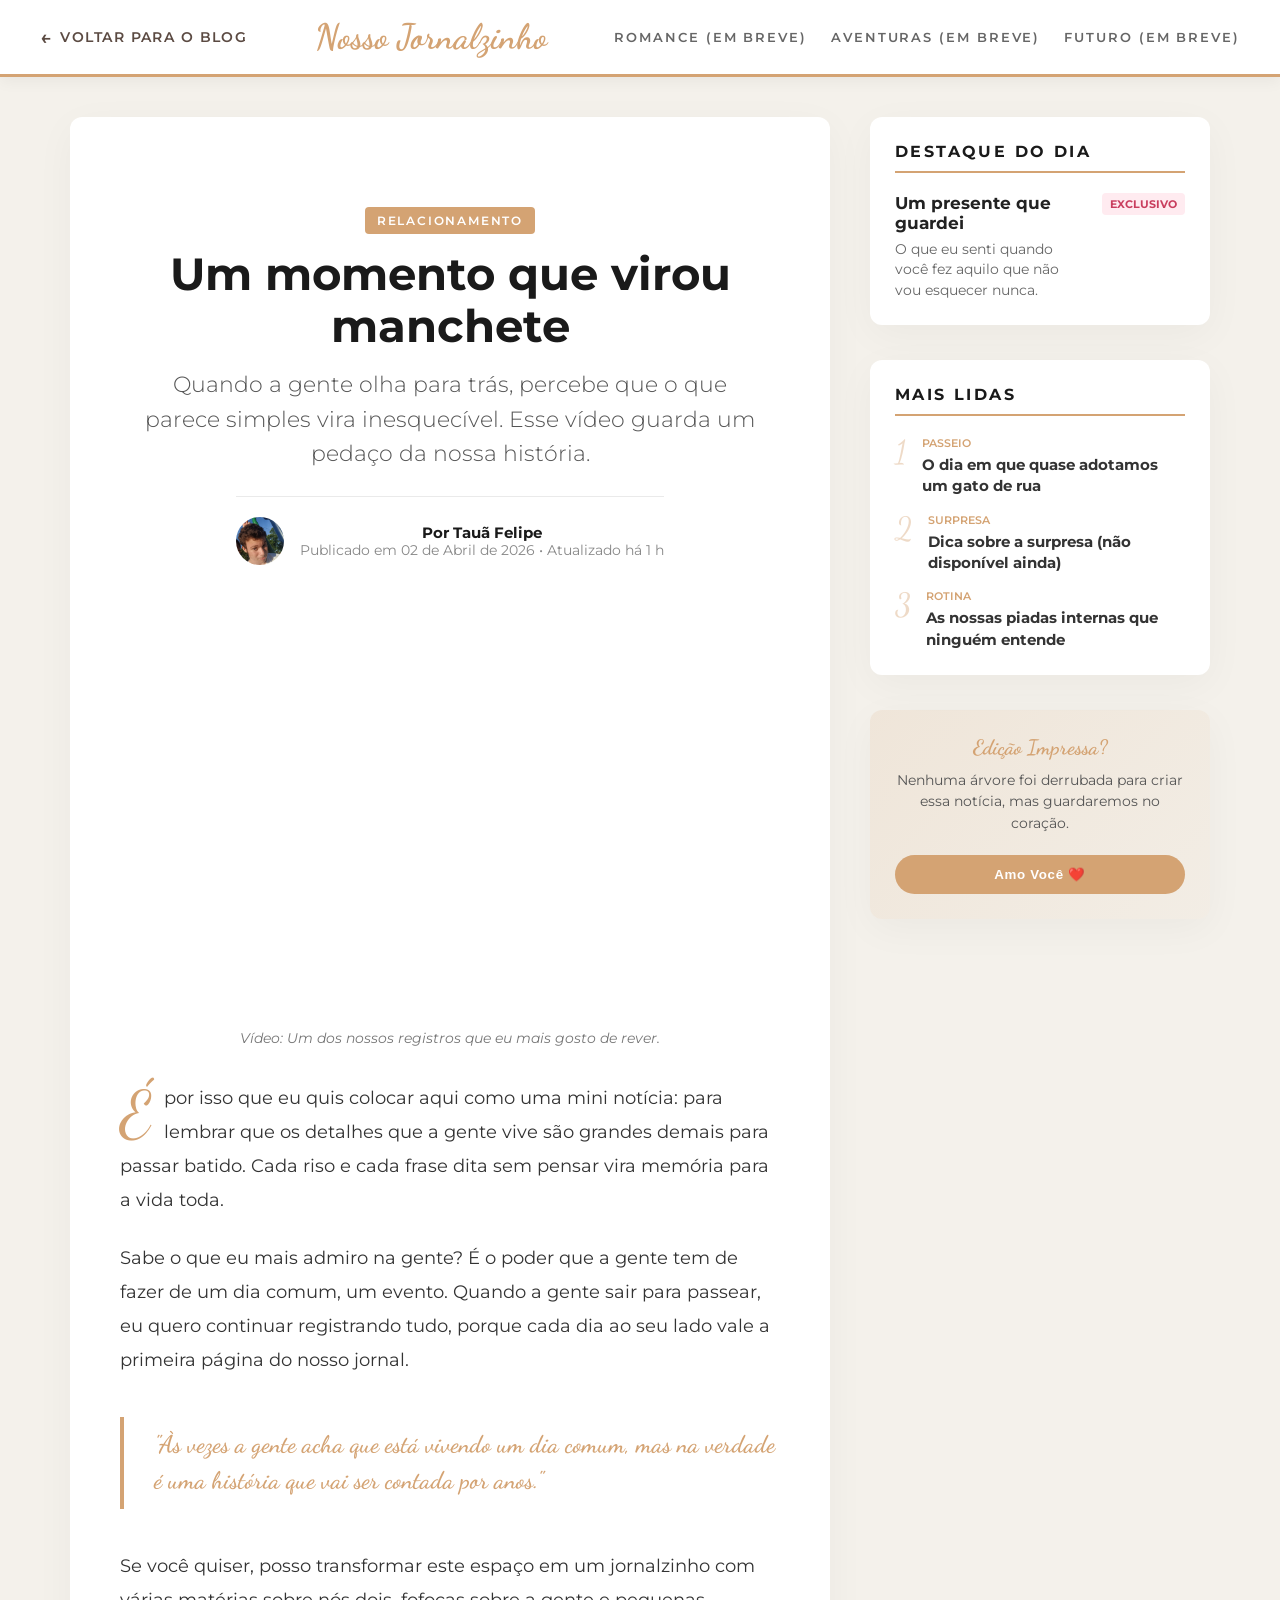
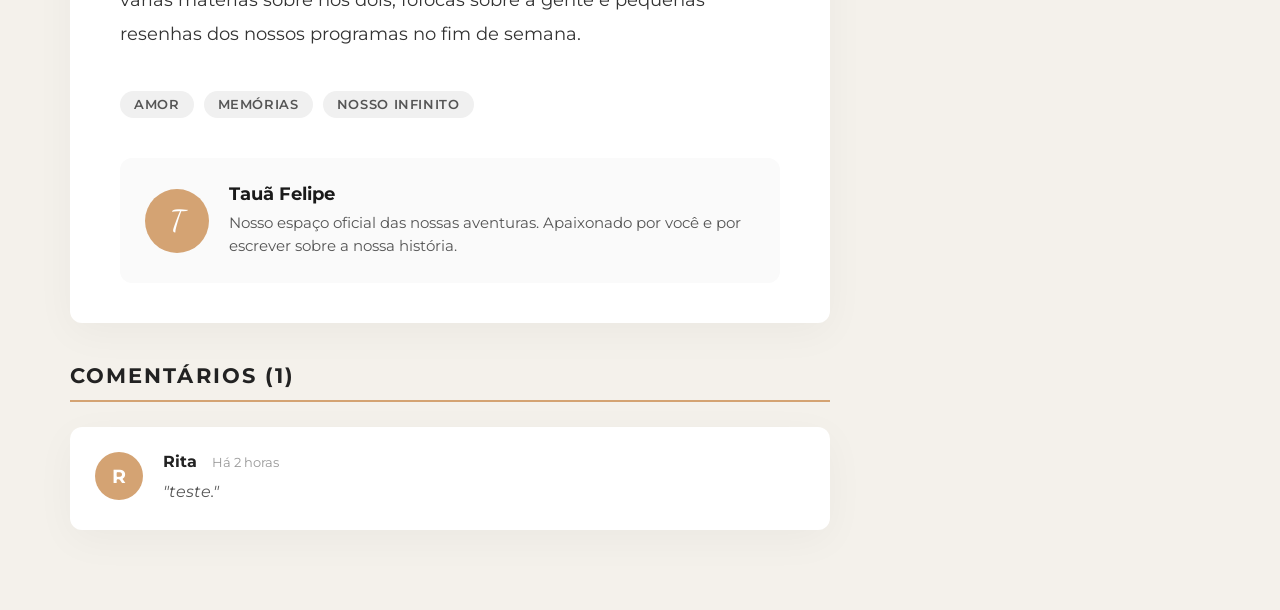
==== commit e70f750f: "ajustando a pagina de blog as informações" ====
--- a/blog-noticia.html
+++ b/blog-noticia.html
@@ -11,14 +11,14 @@
 <body class="news-page">
     
     <nav class="news-nav">
-        <a class="news-nav-back" href="index.html">
+        <a class="news-nav-back" href="index.html#posts">
             <span class="back-arrow">←</span> Voltar para o Blog
         </a>
         <div class="news-logo">Nosso Jornalzinho</div>
         <div class="news-nav-links">
-            <a href="#">Romance</a>
-            <a href="#">Aventuras</a>
-            <a href="#">Futuro</a>
+            <a href="#">Romance (em breve)</a>
+            <a href="#">Aventuras (em breve)</a>
+            <a href="#">Futuro (em breve)</a>
         </div>
     </nav>
 
@@ -67,7 +67,7 @@
                     <div class="news-avatar-lg">T</div>
                     <div class="news-author-footer-info">
                         <h4>Tauã Felipe</h4>
-                        <p>Futuro jornalista oficial das nossas aventuras. Apaixonado por você e por escrever sobre a nossa história.</p>
+                        <p>Nosso espaço oficial das nossas aventuras. Apaixonado por você e por escrever sobre a nossa história.</p>
                     </div>
                 </div>
             </article>
@@ -80,7 +80,7 @@
                     <div class="news-comment-avatar">R</div>
                     <div class="news-comment-body">
                         <p class="news-comment-name">Rita <span class="news-comment-date">Há 2 horas</span></p>
-                        <p class="news-comment-text">"Quando vi esse vídeo, lembrei exatamente do jeito que você sorriu. Foi ali que eu soube que era pra sempre."</p>
+                        <p class="news-comment-text">"teste."</p>
                     </div>
                 </div>
             </section>
@@ -115,7 +115,7 @@
                         <span class="news-related-number">2</span>
                         <div class="news-related-info">
                             <span class="news-related-kicker">Surpresa</span>
-                            <h4>A mensagem inesperada das 3 da manhã</h4>
+                            <h4>Dica sobre a surpresa (não disponível ainda)</h4>
                         </div>
                     </a>
                     <a href="#" class="news-related-item">
--- a/style.css
+++ b/style.css
@@ -917,6 +917,49 @@
     margin-bottom: 15px;
 }
 
+.blog-post h3.blog-post-title {
+    margin-top: 10px;
+    margin-bottom: 12px;
+    font-size: 1.4rem;
+}
+
+.news-category-badge {
+    background-color: var(--accent-color, #c8a2c8);
+    color: white;
+    padding: 4px 10px;
+    border-radius: 4px;
+    font-size: 0.8rem;
+    font-weight: bold;
+    text-transform: uppercase;
+}
+
+.blog-post-desc {
+    margin-top: 12px;
+    color: #555;
+    line-height: 1.5;
+}
+
+.blog-post-footer {
+    display: flex;
+    justify-content: space-between;
+    align-items: center;
+    margin-top: 16px;
+    padding-top: 16px;
+    border-top: 1px solid #eee;
+}
+
+.blog-post-meta {
+    display: flex;
+    gap: 15px;
+    color: #888;
+}
+
+.blog-read-more {
+    color: var(--accent-color, #c8a2c8);
+    font-weight: bold;
+    font-size: 0.9rem;
+}
+
 .blog-video {
     position: relative;
     padding-top: 56.25%;
